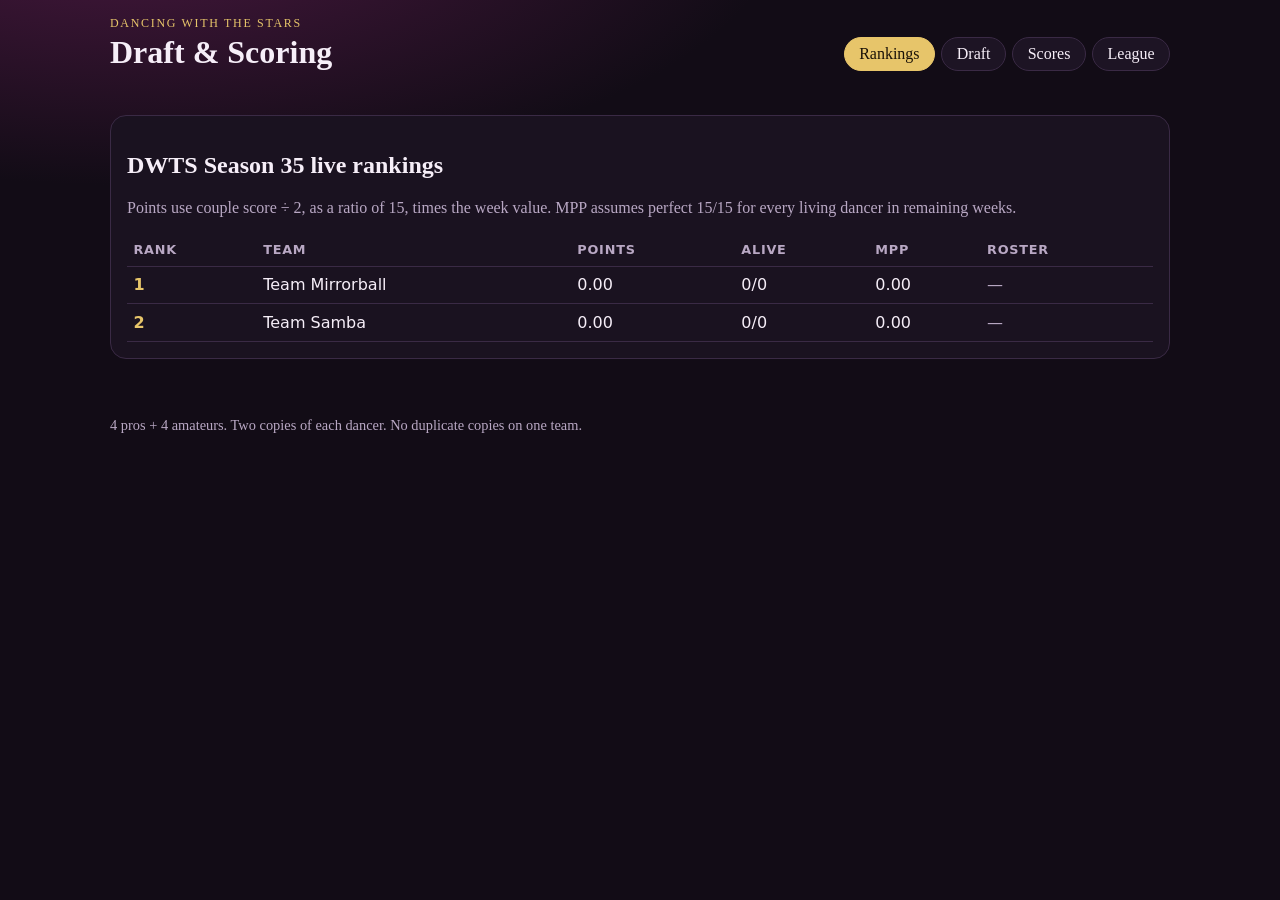
==== index.html @ 8bbc89bc "Add DWTS draft, scoring, rankings, and score-sync baseline" ====
<!DOCTYPE html>
<html lang="en">
<head>
  <meta charset="UTF-8" />
  <meta name="viewport" content="width=device-width, initial-scale=1" />
  <title>DWTS Draft</title>
  <link rel="stylesheet" href="css/styles.css" />
</head>
<body>
  <header class="top">
    <div>
      <p class="kicker">Dancing with the Stars</p>
      <h1>Draft &amp; Scoring</h1>
    </div>
    <nav>
      <button data-view="rankings" class="active">Rankings</button>
      <button data-view="draft">Draft</button>
      <button data-view="scores">Scores</button>
      <button data-view="league">League</button>
    </nav>
  </header>
  <main>
    <section id="view-rankings" class="view"></section>
    <section id="view-draft" class="view hidden"></section>
    <section id="view-scores" class="view hidden"></section>
    <section id="view-league" class="view hidden"></section>
  </main>
  <footer>
    <p>4 pros + 4 amateurs. Two copies of each dancer. No duplicate copies on one team.</p>
  </footer>
  <script src="js/app.js"></script>
</body>
</html>
---- css/styles.css ----
:root {
  --bg: #120c16;
  --panel: #1d1424;
  --line: #3a2a45;
  --gold: #e7c56a;
  --pink: #e56aa8;
  --text: #f6eef8;
  --muted: #b9a8c4;
  --ok: #7ad4a0;
}
* { box-sizing: border-box; }
body {
  margin: 0;
  font-family: Georgia, "Times New Roman", serif;
  background: radial-gradient(1200px 500px at 10% -10%, #4a1840 0%, var(--bg) 55%);
  color: var(--text);
  min-height: 100vh;
}
.top, footer, main { max-width: 1100px; margin: 0 auto; padding: 1rem 1.25rem; }
.top { display: flex; justify-content: space-between; gap: 1rem; align-items: end; flex-wrap: wrap; }
.kicker { letter-spacing: 0.14em; text-transform: uppercase; color: var(--gold); margin: 0; font-size: 0.75rem; }
h1 { margin: 0.2rem 0 0; font-size: 2rem; }
nav { display: flex; gap: 0.4rem; flex-wrap: wrap; }
nav button, button, .file {
  background: var(--panel);
  color: var(--text);
  border: 1px solid var(--line);
  border-radius: 999px;
  padding: 0.45rem 0.9rem;
  cursor: pointer;
  font: inherit;
}
nav button.active, button.primary { background: var(--gold); color: #1a1208; border-color: var(--gold); }
.hidden { display: none !important; }
.card {
  background: color-mix(in srgb, var(--panel) 88%, black);
  border: 1px solid var(--line);
  border-radius: 16px;
  padding: 1rem;
  margin: 0.75rem 0;
}
table { width: 100%; border-collapse: collapse; font-family: system-ui, sans-serif; }
th, td { text-align: left; padding: 0.55rem 0.4rem; border-bottom: 1px solid var(--line); }
th { color: var(--muted); font-size: 0.8rem; text-transform: uppercase; letter-spacing: 0.06em; }
.rank { color: var(--gold); font-weight: 700; }
.grid { display: grid; grid-template-columns: repeat(auto-fill, minmax(220px, 1fr)); gap: 0.7rem; }
.pick {
  border: 1px solid var(--line);
  border-radius: 12px;
  padding: 0.7rem;
  background: #26182f;
}
.pick button { width: 100%; margin-top: 0.5rem; }
.tag { font-size: 0.75rem; color: var(--pink); text-transform: uppercase; letter-spacing: 0.08em; }
input, textarea, select {
  width: 100%;
  background: #140c18;
  color: var(--text);
  border: 1px solid var(--line);
  border-radius: 10px;
  padding: 0.5rem 0.65rem;
  font: inherit;
}
.row { display: flex; gap: 0.5rem; flex-wrap: wrap; align-items: center; }
.muted { color: var(--muted); }
.ok { color: var(--ok); }
.warn { color: #f0b35a; }
footer { color: var(--muted); font-size: 0.9rem; }
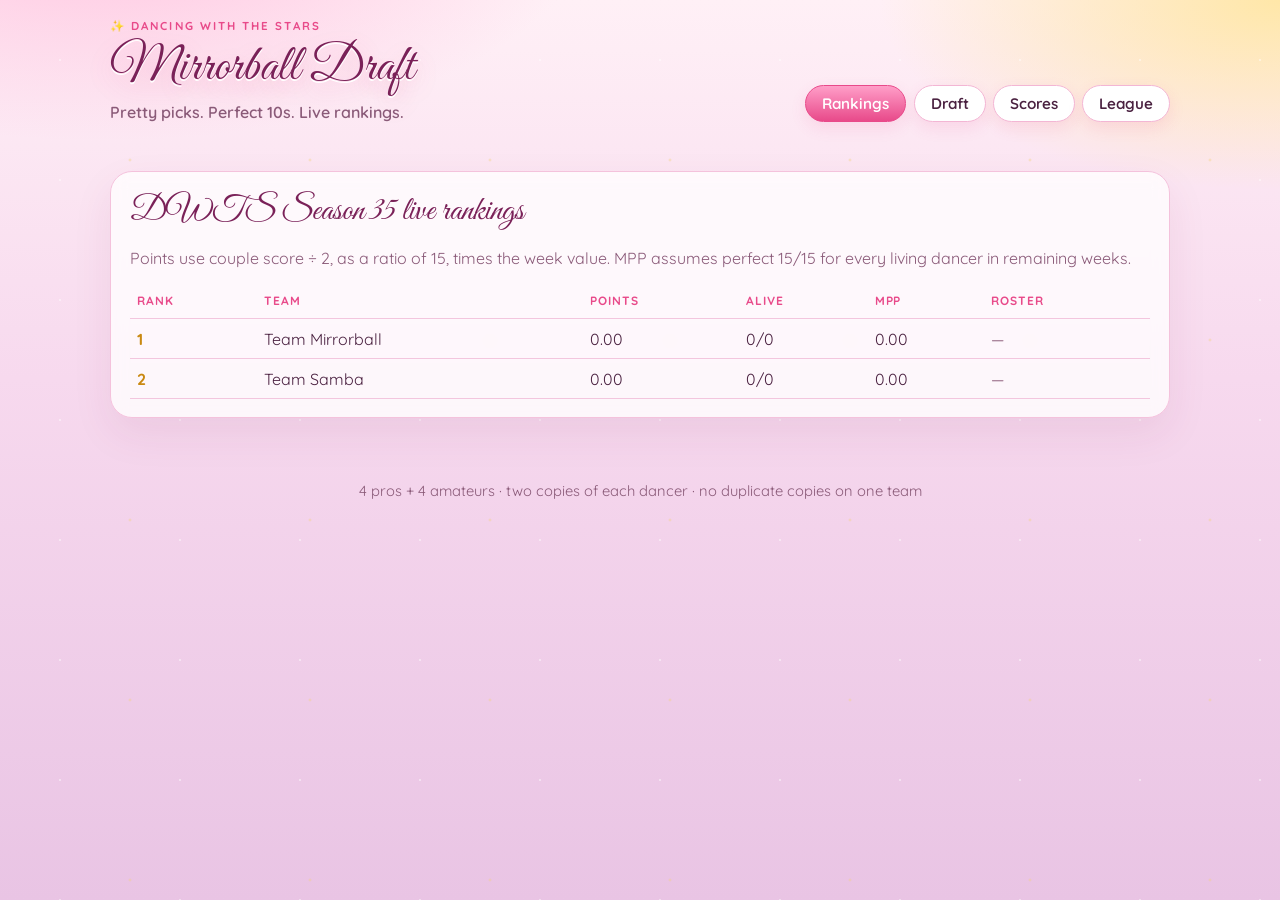
==== commit 13ab45e7: "Add girly Dancing with the Stars ballroom theme" ====
--- a/index.html
+++ b/index.html
@@ -3,14 +3,19 @@
 <head>
   <meta charset="UTF-8" />
   <meta name="viewport" content="width=device-width, initial-scale=1" />
-  <title>DWTS Draft</title>
+  <title>DWTS Draft · Mirrorball League</title>
+  <link rel="preconnect" href="https://fonts.googleapis.com" />
+  <link rel="preconnect" href="https://fonts.gstatic.com" crossorigin />
+  <link href="https://fonts.googleapis.com/css2?family=Great+Vibes&family=Quicksand:wght@400;500;600;700&display=swap" rel="stylesheet" />
   <link rel="stylesheet" href="css/styles.css" />
 </head>
 <body>
+  <div class="sparkle" aria-hidden="true"></div>
   <header class="top">
-    <div>
-      <p class="kicker">Dancing with the Stars</p>
-      <h1>Draft &amp; Scoring</h1>
+    <div class="brand">
+      <p class="kicker">✨ Dancing with the Stars</p>
+      <h1>Mirrorball Draft</h1>
+      <p class="tagline">Pretty picks. Perfect 10s. Live rankings.</p>
     </div>
     <nav>
       <button data-view="rankings" class="active">Rankings</button>
@@ -26,7 +31,7 @@
     <section id="view-league" class="view hidden"></section>
   </main>
   <footer>
-    <p>4 pros + 4 amateurs. Two copies of each dancer. No duplicate copies on one team.</p>
+    <p>4 pros + 4 amateurs · two copies of each dancer · no duplicate copies on one team</p>
   </footer>
   <script src="js/app.js"></script>
 </body>
--- a/css/styles.css
+++ b/css/styles.css
@@ -1,68 +1,110 @@
 :root {
-  --bg: #120c16;
-  --panel: #1d1424;
-  --line: #3a2a45;
-  --gold: #e7c56a;
-  --pink: #e56aa8;
-  --text: #f6eef8;
-  --muted: #b9a8c4;
-  --ok: #7ad4a0;
+  --blush: #ffd6e8;
+  --pink: #ff7eb6;
+  --hot: #e84a8a;
+  --gold: #f4d27a;
+  --cream: #fff7fb;
+  --ink: #4a2140;
+  --muted: #8a5a78;
+  --ok: #3cb98a;
+  --warn: #e39b2d;
+  --panel: rgba(255, 255, 255, 0.78);
 }
 * { box-sizing: border-box; }
 body {
   margin: 0;
-  font-family: Georgia, "Times New Roman", serif;
-  background: radial-gradient(1200px 500px at 10% -10%, #4a1840 0%, var(--bg) 55%);
-  color: var(--text);
   min-height: 100vh;
+  color: var(--ink);
+  font-family: Quicksand, "Segoe UI", sans-serif;
+  background:
+    radial-gradient(900px 420px at 8% -10%, #ffc1de 0%, transparent 55%),
+    radial-gradient(800px 380px at 100% 0%, #ffe7a8 0%, transparent 50%),
+    linear-gradient(180deg, #fff0f6 0%, #f7d9ee 42%, #e9c4e4 100%);
 }
-.top, footer, main { max-width: 1100px; margin: 0 auto; padding: 1rem 1.25rem; }
+.sparkle {
+  pointer-events: none;
+  position: fixed;
+  inset: 0;
+  background-image:
+    radial-gradient(circle, rgba(255,255,255,.95) 1px, transparent 1.6px),
+    radial-gradient(circle, rgba(244,210,122,.8) 1px, transparent 1.8px);
+  background-size: 120px 120px, 180px 180px;
+  background-position: 0 0, 40px 70px;
+  opacity: 0.45;
+}
+.top, footer, main { max-width: 1100px; margin: 0 auto; padding: 1.1rem 1.25rem; position: relative; }
 .top { display: flex; justify-content: space-between; gap: 1rem; align-items: end; flex-wrap: wrap; }
-.kicker { letter-spacing: 0.14em; text-transform: uppercase; color: var(--gold); margin: 0; font-size: 0.75rem; }
-h1 { margin: 0.2rem 0 0; font-size: 2rem; }
-nav { display: flex; gap: 0.4rem; flex-wrap: wrap; }
+.kicker {
+  margin: 0;
+  letter-spacing: 0.18em;
+  text-transform: uppercase;
+  font-size: 0.72rem;
+  font-weight: 700;
+  color: var(--hot);
+}
+h1 {
+  margin: 0.15rem 0 0;
+  font-family: "Great Vibes", cursive;
+  font-size: 3.2rem;
+  font-weight: 400;
+  color: #7a2158;
+  text-shadow: 0 2px 0 #fff, 0 10px 24px rgba(232, 74, 138, 0.25);
+}
+.tagline { margin: 0.15rem 0 0; color: var(--muted); font-weight: 600; }
+nav { display: flex; gap: 0.45rem; flex-wrap: wrap; }
 nav button, button, .file {
-  background: var(--panel);
-  color: var(--text);
-  border: 1px solid var(--line);
+  background: #fff;
+  color: var(--ink);
+  border: 1px solid #f3b6d4;
   border-radius: 999px;
-  padding: 0.45rem 0.9rem;
+  padding: 0.5rem 1rem;
   cursor: pointer;
-  font: inherit;
+  font: 650 0.95rem Quicksand, sans-serif;
+  box-shadow: 0 6px 16px rgba(232, 74, 138, 0.12);
 }
-nav button.active, button.primary { background: var(--gold); color: #1a1208; border-color: var(--gold); }
+nav button.active, button.primary {
+  background: linear-gradient(180deg, #ff9ec8, #e84a8a);
+  color: #fff;
+  border-color: #e84a8a;
+}
+button:disabled { opacity: 0.45; cursor: not-allowed; box-shadow: none; }
 .hidden { display: none !important; }
 .card {
-  background: color-mix(in srgb, var(--panel) 88%, black);
-  border: 1px solid var(--line);
-  border-radius: 16px;
-  padding: 1rem;
-  margin: 0.75rem 0;
+  background: var(--panel);
+  border: 1px solid #f4c2dc;
+  border-radius: 22px;
+  padding: 1.1rem 1.2rem;
+  margin: 0.85rem 0;
+  box-shadow: 0 16px 40px rgba(122, 33, 88, 0.08);
+  backdrop-filter: blur(8px);
 }
-table { width: 100%; border-collapse: collapse; font-family: system-ui, sans-serif; }
-th, td { text-align: left; padding: 0.55rem 0.4rem; border-bottom: 1px solid var(--line); }
-th { color: var(--muted); font-size: 0.8rem; text-transform: uppercase; letter-spacing: 0.06em; }
-.rank { color: var(--gold); font-weight: 700; }
-.grid { display: grid; grid-template-columns: repeat(auto-fill, minmax(220px, 1fr)); gap: 0.7rem; }
+h2 { font-family: "Great Vibes", cursive; font-size: 2.1rem; font-weight: 400; margin: 0 0 0.4rem; color: #7a2158; }
+table { width: 100%; border-collapse: collapse; }
+th, td { text-align: left; padding: 0.6rem 0.45rem; border-bottom: 1px solid #f3c6de; }
+th { color: var(--hot); font-size: 0.75rem; text-transform: uppercase; letter-spacing: 0.08em; }
+tr:hover td { background: rgba(255, 158, 200, 0.16); }
+.rank { color: #c98911; font-weight: 800; }
+.grid { display: grid; grid-template-columns: repeat(auto-fill, minmax(220px, 1fr)); gap: 0.75rem; }
 .pick {
-  border: 1px solid var(--line);
-  border-radius: 12px;
-  padding: 0.7rem;
-  background: #26182f;
+  border: 1px solid #f4c2dc;
+  border-radius: 18px;
+  padding: 0.85rem;
+  background: linear-gradient(180deg, #fff, #ffe9f4);
+  box-shadow: 0 10px 20px rgba(232, 74, 138, 0.08);
 }
-.pick button { width: 100%; margin-top: 0.5rem; }
-.tag { font-size: 0.75rem; color: var(--pink); text-transform: uppercase; letter-spacing: 0.08em; }
+.pick button { width: 100%; margin-top: 0.55rem; }
+.tag { font-size: 0.72rem; color: var(--hot); text-transform: uppercase; letter-spacing: 0.08em; font-weight: 700; }
 input, textarea, select {
   width: 100%;
-  background: #140c18;
-  color: var(--text);
-  border: 1px solid var(--line);
-  border-radius: 10px;
+  background: #fff;
+  color: var(--ink);
+  border: 1px solid #f3b6d4;
+  border-radius: 12px;
   padding: 0.5rem 0.65rem;
   font: inherit;
 }
 .row { display: flex; gap: 0.5rem; flex-wrap: wrap; align-items: center; }
 .muted { color: var(--muted); }
-.ok { color: var(--ok); }
-.warn { color: #f0b35a; }
-footer { color: var(--muted); font-size: 0.9rem; }
+.ok { color: var(--ok); font-weight: 700; }
+.warn { color: var(--warn); font-weight: 700; }
+footer { color: var(--muted); font-size: 0.92rem; text-align: center; }
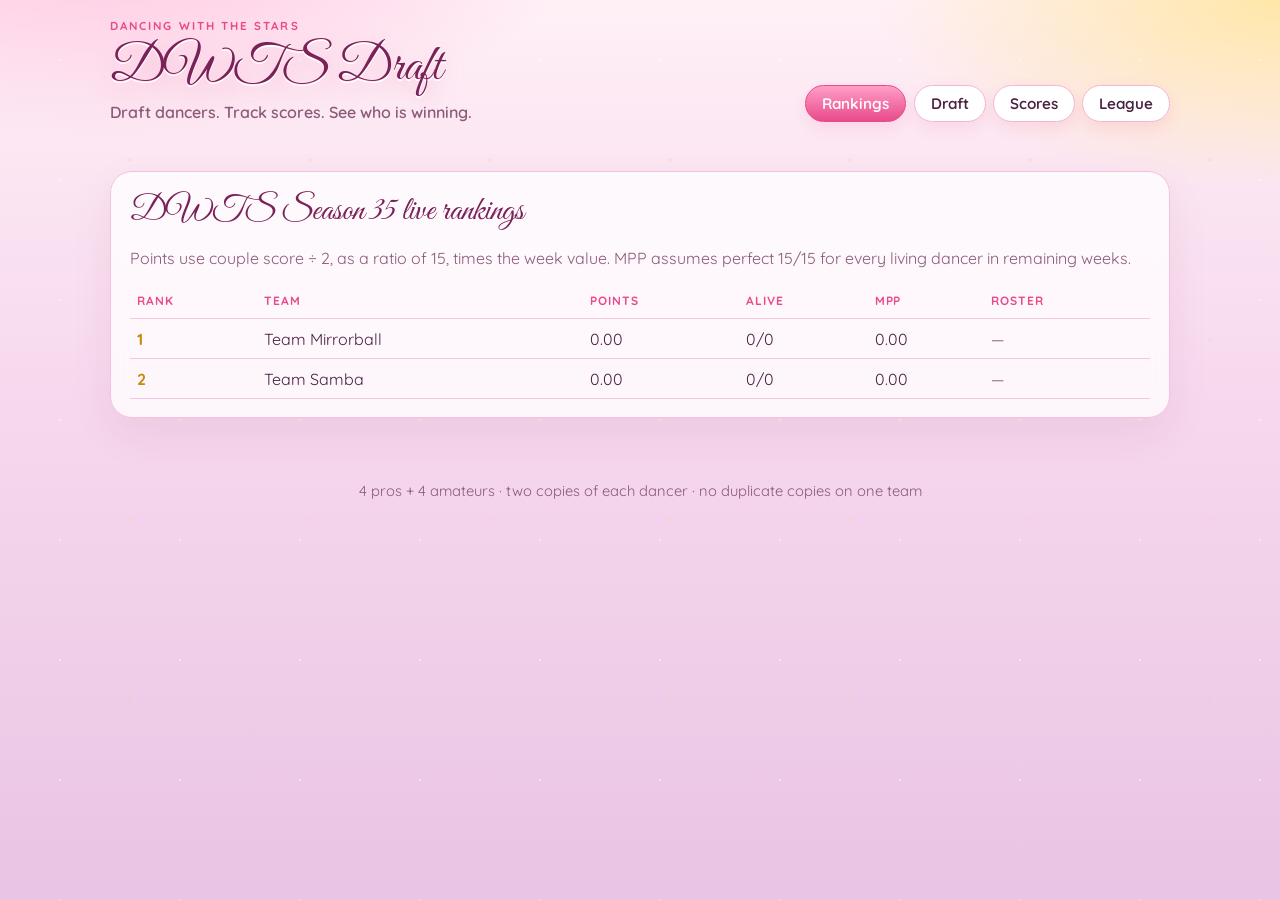
==== commit 3ca9a0bc: "Rename site to DWTS Draft" ====
--- a/index.html
+++ b/index.html
@@ -3,7 +3,7 @@
 <head>
   <meta charset="UTF-8" />
   <meta name="viewport" content="width=device-width, initial-scale=1" />
-  <title>DWTS Draft · Mirrorball League</title>
+  <title>DWTS Draft</title>
   <link rel="preconnect" href="https://fonts.googleapis.com" />
   <link rel="preconnect" href="https://fonts.gstatic.com" crossorigin />
   <link href="https://fonts.googleapis.com/css2?family=Great+Vibes&family=Quicksand:wght@400;500;600;700&display=swap" rel="stylesheet" />
@@ -13,9 +13,9 @@
   <div class="sparkle" aria-hidden="true"></div>
   <header class="top">
     <div class="brand">
-      <p class="kicker">✨ Dancing with the Stars</p>
-      <h1>Mirrorball Draft</h1>
-      <p class="tagline">Pretty picks. Perfect 10s. Live rankings.</p>
+      <p class="kicker">Dancing with the Stars</p>
+      <h1>DWTS Draft</h1>
+      <p class="tagline">Draft dancers. Track scores. See who is winning.</p>
     </div>
     <nav>
       <button data-view="rankings" class="active">Rankings</button>
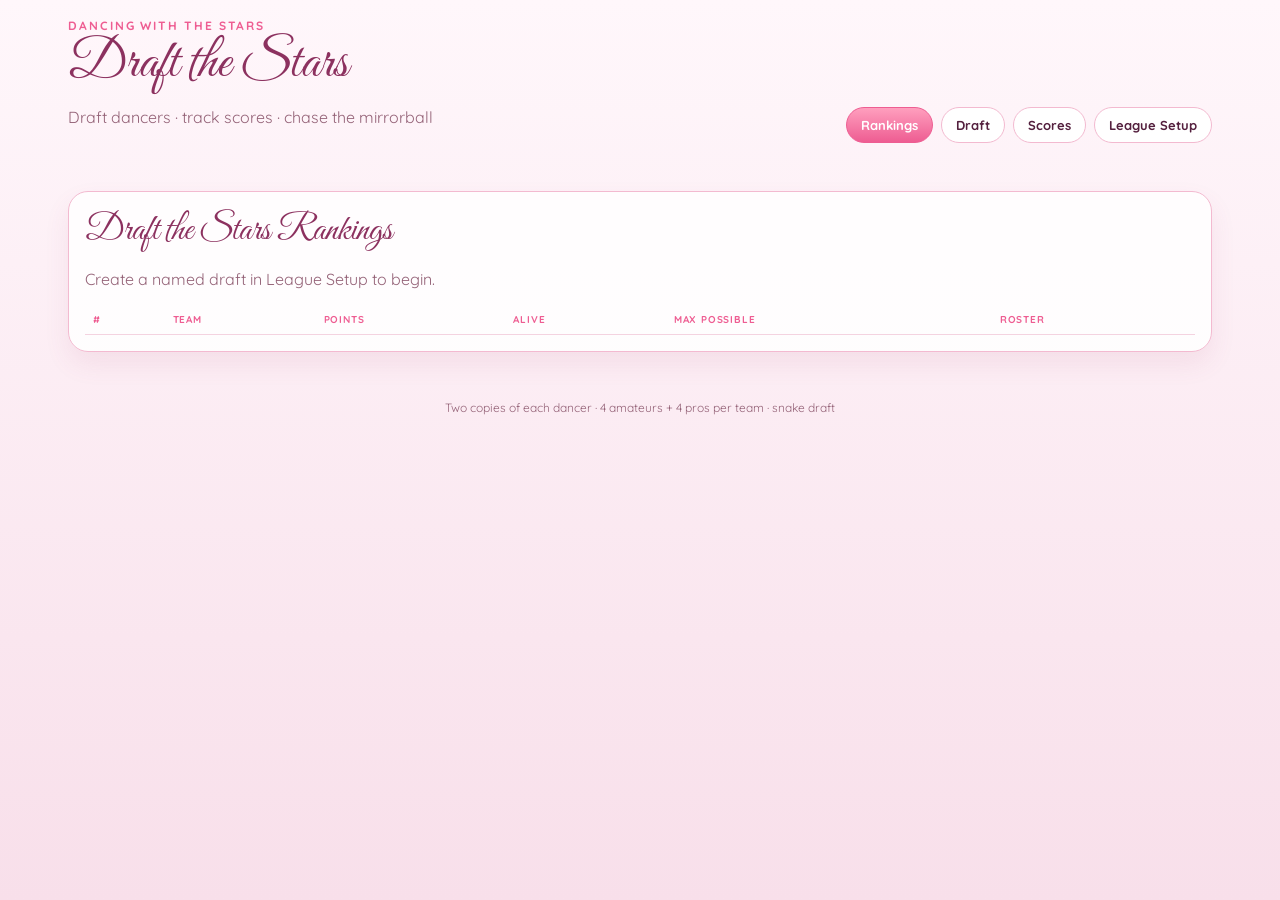
==== commit 17adc7aa: "Build named snake draft board with official Season 35 cast" ====
--- a/index.html
+++ b/index.html
@@ -1,38 +1,15 @@
-<!DOCTYPE html>
+<!doctype html>
 <html lang="en">
 <head>
-  <meta charset="UTF-8" />
-  <meta name="viewport" content="width=device-width, initial-scale=1" />
-  <title>DWTS Draft</title>
-  <link rel="preconnect" href="https://fonts.googleapis.com" />
-  <link rel="preconnect" href="https://fonts.gstatic.com" crossorigin />
-  <link href="https://fonts.googleapis.com/css2?family=Great+Vibes&family=Quicksand:wght@400;500;600;700&display=swap" rel="stylesheet" />
-  <link rel="stylesheet" href="css/styles.css" />
+<meta charset="utf-8"><meta name="viewport" content="width=device-width,initial-scale=1">
+<title>Draft the Stars</title>
+<link rel="preconnect" href="https://fonts.googleapis.com"><link rel="preconnect" href="https://fonts.gstatic.com" crossorigin>
+<link href="https://fonts.googleapis.com/css2?family=Great+Vibes&family=Quicksand:wght@400;500;600;700&display=swap" rel="stylesheet">
+<link rel="stylesheet" href="css/styles.css">
 </head>
 <body>
-  <div class="sparkle" aria-hidden="true"></div>
-  <header class="top">
-    <div class="brand">
-      <p class="kicker">Dancing with the Stars</p>
-      <h1>DWTS Draft</h1>
-      <p class="tagline">Draft dancers. Track scores. See who is winning.</p>
-    </div>
-    <nav>
-      <button data-view="rankings" class="active">Rankings</button>
-      <button data-view="draft">Draft</button>
-      <button data-view="scores">Scores</button>
-      <button data-view="league">League</button>
-    </nav>
-  </header>
-  <main>
-    <section id="view-rankings" class="view"></section>
-    <section id="view-draft" class="view hidden"></section>
-    <section id="view-scores" class="view hidden"></section>
-    <section id="view-league" class="view hidden"></section>
-  </main>
-  <footer>
-    <p>4 pros + 4 amateurs · two copies of each dancer · no duplicate copies on one team</p>
-  </footer>
-  <script src="js/app.js"></script>
-</body>
-</html>
+<header class="top"><div><p class="kicker">Dancing with the Stars</p><h1>Draft the Stars</h1><p class="tagline">Draft dancers · track scores · chase the mirrorball</p></div><nav><button data-view="rankings" class="active">Rankings</button><button data-view="draft">Draft</button><button data-view="scores">Scores</button><button data-view="league">League Setup</button></nav></header>
+<main><section id="view-rankings"></section><section id="view-draft" class="hidden"></section><section id="view-scores" class="hidden"></section><section id="view-league" class="hidden"></section></main>
+<footer>Two copies of each dancer · 4 amateurs + 4 pros per team · snake draft</footer>
+<script src="js/app.js"></script>
+</body></html>
--- a/css/styles.css
+++ b/css/styles.css
@@ -1,110 +1 @@
-:root {
-  --blush: #ffd6e8;
-  --pink: #ff7eb6;
-  --hot: #e84a8a;
-  --gold: #f4d27a;
-  --cream: #fff7fb;
-  --ink: #4a2140;
-  --muted: #8a5a78;
-  --ok: #3cb98a;
-  --warn: #e39b2d;
-  --panel: rgba(255, 255, 255, 0.78);
-}
-* { box-sizing: border-box; }
-body {
-  margin: 0;
-  min-height: 100vh;
-  color: var(--ink);
-  font-family: Quicksand, "Segoe UI", sans-serif;
-  background:
-    radial-gradient(900px 420px at 8% -10%, #ffc1de 0%, transparent 55%),
-    radial-gradient(800px 380px at 100% 0%, #ffe7a8 0%, transparent 50%),
-    linear-gradient(180deg, #fff0f6 0%, #f7d9ee 42%, #e9c4e4 100%);
-}
-.sparkle {
-  pointer-events: none;
-  position: fixed;
-  inset: 0;
-  background-image:
-    radial-gradient(circle, rgba(255,255,255,.95) 1px, transparent 1.6px),
-    radial-gradient(circle, rgba(244,210,122,.8) 1px, transparent 1.8px);
-  background-size: 120px 120px, 180px 180px;
-  background-position: 0 0, 40px 70px;
-  opacity: 0.45;
-}
-.top, footer, main { max-width: 1100px; margin: 0 auto; padding: 1.1rem 1.25rem; position: relative; }
-.top { display: flex; justify-content: space-between; gap: 1rem; align-items: end; flex-wrap: wrap; }
-.kicker {
-  margin: 0;
-  letter-spacing: 0.18em;
-  text-transform: uppercase;
-  font-size: 0.72rem;
-  font-weight: 700;
-  color: var(--hot);
-}
-h1 {
-  margin: 0.15rem 0 0;
-  font-family: "Great Vibes", cursive;
-  font-size: 3.2rem;
-  font-weight: 400;
-  color: #7a2158;
-  text-shadow: 0 2px 0 #fff, 0 10px 24px rgba(232, 74, 138, 0.25);
-}
-.tagline { margin: 0.15rem 0 0; color: var(--muted); font-weight: 600; }
-nav { display: flex; gap: 0.45rem; flex-wrap: wrap; }
-nav button, button, .file {
-  background: #fff;
-  color: var(--ink);
-  border: 1px solid #f3b6d4;
-  border-radius: 999px;
-  padding: 0.5rem 1rem;
-  cursor: pointer;
-  font: 650 0.95rem Quicksand, sans-serif;
-  box-shadow: 0 6px 16px rgba(232, 74, 138, 0.12);
-}
-nav button.active, button.primary {
-  background: linear-gradient(180deg, #ff9ec8, #e84a8a);
-  color: #fff;
-  border-color: #e84a8a;
-}
-button:disabled { opacity: 0.45; cursor: not-allowed; box-shadow: none; }
-.hidden { display: none !important; }
-.card {
-  background: var(--panel);
-  border: 1px solid #f4c2dc;
-  border-radius: 22px;
-  padding: 1.1rem 1.2rem;
-  margin: 0.85rem 0;
-  box-shadow: 0 16px 40px rgba(122, 33, 88, 0.08);
-  backdrop-filter: blur(8px);
-}
-h2 { font-family: "Great Vibes", cursive; font-size: 2.1rem; font-weight: 400; margin: 0 0 0.4rem; color: #7a2158; }
-table { width: 100%; border-collapse: collapse; }
-th, td { text-align: left; padding: 0.6rem 0.45rem; border-bottom: 1px solid #f3c6de; }
-th { color: var(--hot); font-size: 0.75rem; text-transform: uppercase; letter-spacing: 0.08em; }
-tr:hover td { background: rgba(255, 158, 200, 0.16); }
-.rank { color: #c98911; font-weight: 800; }
-.grid { display: grid; grid-template-columns: repeat(auto-fill, minmax(220px, 1fr)); gap: 0.75rem; }
-.pick {
-  border: 1px solid #f4c2dc;
-  border-radius: 18px;
-  padding: 0.85rem;
-  background: linear-gradient(180deg, #fff, #ffe9f4);
-  box-shadow: 0 10px 20px rgba(232, 74, 138, 0.08);
-}
-.pick button { width: 100%; margin-top: 0.55rem; }
-.tag { font-size: 0.72rem; color: var(--hot); text-transform: uppercase; letter-spacing: 0.08em; font-weight: 700; }
-input, textarea, select {
-  width: 100%;
-  background: #fff;
-  color: var(--ink);
-  border: 1px solid #f3b6d4;
-  border-radius: 12px;
-  padding: 0.5rem 0.65rem;
-  font: inherit;
-}
-.row { display: flex; gap: 0.5rem; flex-wrap: wrap; align-items: center; }
-.muted { color: var(--muted); }
-.ok { color: var(--ok); font-weight: 700; }
-.warn { color: var(--warn); font-weight: 700; }
-footer { color: var(--muted); font-size: 0.92rem; text-align: center; }
+:root{--pink:#ee5d92;--pinklite:#ffe5ef;--blue:#4788cb;--bluelite:#e4f1ff;--ink:#54203e;--muted:#946277;--gold:#bc8618;--line:#f3bad0}*{box-sizing:border-box}body{margin:0;color:var(--ink);font-family:Quicksand,Arial,sans-serif;background:linear-gradient(180deg,#fff7fb,#f8dfea);min-height:100vh}.top,main,footer{max-width:1180px;margin:auto;padding:18px}.top{display:flex;justify-content:space-between;align-items:end;gap:16px;flex-wrap:wrap}.kicker{margin:0;color:var(--pink);font-size:12px;text-transform:uppercase;letter-spacing:.16em;font-weight:700}h1,h2{font-family:'Great Vibes',cursive;font-weight:400;color:#8c315f}h1{font-size:54px;line-height:1;margin:4px 0}.tagline,.muted{color:var(--muted)}nav,.row{display:flex;gap:8px;flex-wrap:wrap;align-items:center}button,.file{font:700 13px Quicksand,sans-serif;color:var(--ink);background:#fff;border:1px solid var(--line);border-radius:999px;padding:9px 14px;cursor:pointer}button.primary,nav button.active{color:#fff;border-color:var(--pink);background:linear-gradient(#ff9fbe,var(--pink))}button.oops{background:#fff0f5;color:#b63069;border-color:#e483aa}button:disabled{opacity:.42;cursor:not-allowed}.hidden{display:none!important}.card{background:rgba(255,255,255,.87);border:1px solid var(--line);border-radius:20px;padding:16px;margin:12px 0;box-shadow:0 12px 26px rgba(164,66,114,.09)}h2{font-size:36px;margin:0 0 6px}h3{margin:12px 0 5px}input,select{font:inherit;color:var(--ink);background:#fff;border:1px solid var(--line);border-radius:10px;padding:8px;width:100%}label{font-size:13px;font-weight:700}.team-row{display:grid;grid-template-columns:28px 1fr 38px 38px;gap:6px;align-items:center;margin:6px 0}.rank{font-weight:800;color:var(--gold)}.board-wrap{overflow:auto;border-radius:18px;border:1px solid var(--line);background:#fff}.draft-board{position:relative;min-width:850px;aspect-ratio:1.52;background:url('../1.png') center top/100% 100% no-repeat}.board-columns{position:absolute;top:27%;left:6.8%;right:3.8%;bottom:2.8%;display:grid;grid-template-columns:repeat(var(--teams),1fr)}.board-team{border-right:1px solid transparent;padding:3px 4px;overflow:hidden}.board-team:last-child{border:0}.board-team h4{height:19px;margin:0;text-align:center;font-size:11px;color:#9e3b64;overflow:hidden;text-overflow:ellipsis;white-space:nowrap}.board-pick{height:10.8%;margin:1.1% 0;border-radius:4px;padding:2px 3px;font-size:9px;line-height:1.1;overflow:hidden;background:rgba(255,229,239,.86);color:#a83268}.board-pick.pro{background:rgba(228,241,255,.9);color:#326fae}.board-pick.empty{background:transparent}.couple-grid{display:grid;grid-template-columns:repeat(auto-fit,minmax(310px,1fr));gap:9px}.couple{border:1px solid var(--line);border-radius:15px;overflow:hidden;background:#fff}.couple-head{font-size:11px;color:#936378;padding:6px 9px;background:#fff9fc}.pair{display:grid;grid-template-columns:1fr 1fr}.dancer{padding:8px}.dancer.amateur{background:var(--pinklite);border-right:1px solid #f5c7da}.dancer.pro{background:var(--bluelite)}.type{font-size:10px;text-transform:uppercase;letter-spacing:.08em;font-weight:800}.amateur .type{color:var(--pink)}.pro .type{color:var(--blue)}.dancer-name{display:block;font-size:13px;font-weight:800;min-height:34px}.copies{display:flex;gap:4px;margin-top:6px}.copies button{padding:5px 3px;flex:1;border-radius:8px;font-size:10px}.all-picked{filter:grayscale(1);opacity:.48}table{border-collapse:collapse;width:100%;font-size:13px}th,td{border-bottom:1px solid #f4d3e0;padding:8px;text-align:left}th{font-size:10px;text-transform:uppercase;letter-spacing:.08em;color:var(--pink)}footer{text-align:center;color:var(--muted);font-size:12px}@media(max-width:650px){h1{font-size:43px}.draft-board{min-width:760px}.couple-grid{grid-template-columns:1fr}}
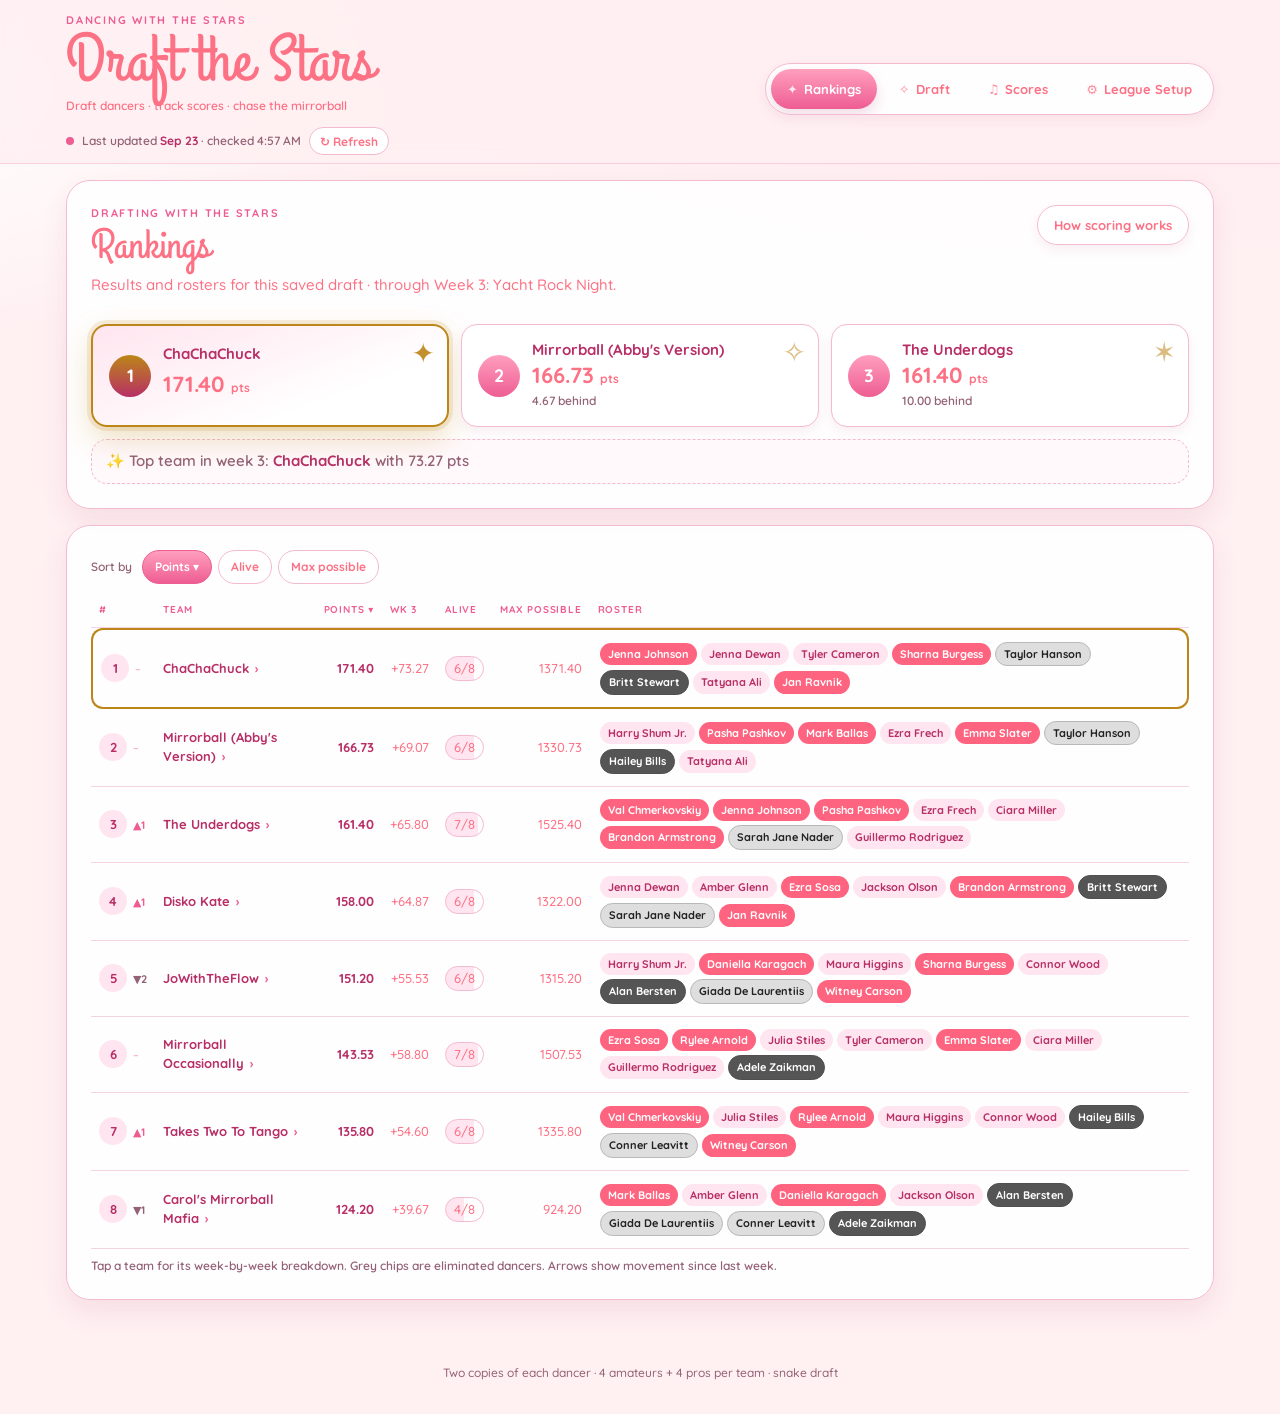
==== commit b03ebf12: "Promote staging: new UI (same palette), verified scoring module, schedule-capped Max possible, Wikip" ====
--- a/index.html
+++ b/index.html
@@ -1,15 +1,37 @@
 <!doctype html>
 <html lang="en">
 <head>
-<meta charset="utf-8"><meta name="viewport" content="width=device-width,initial-scale=1">
+<meta charset="utf-8">
+<meta name="viewport" content="width=device-width,initial-scale=1,viewport-fit=cover">
+<meta name="theme-color" content="#FFF0F2">
+<meta name="description" content="Draft the Stars — a Dancing with the Stars fantasy draft: split pro/amateur draft, weekly scoring and live rankings.">
 <title>Draft the Stars</title>
 <link rel="preconnect" href="https://fonts.googleapis.com"><link rel="preconnect" href="https://fonts.gstatic.com" crossorigin>
-<link href="https://fonts.googleapis.com/css2?family=Great+Vibes&family=Quicksand:wght@400;500;600;700&display=swap" rel="stylesheet">
+<link href="https://fonts.googleapis.com/css2?family=Grand+Hotel&family=Quicksand:wght@400;500;600;700&display=swap" rel="stylesheet">
 <link rel="stylesheet" href="css/styles.css">
 </head>
 <body>
-<header class="top"><div><p class="kicker">Dancing with the Stars</p><h1>Draft the Stars</h1><p class="tagline">Draft dancers · track scores · chase the mirrorball</p></div><nav><button data-view="rankings" class="active">Rankings</button><button data-view="draft">Draft</button><button data-view="scores">Scores</button><button data-view="league">League Setup</button></nav></header>
-<main><section id="view-rankings"></section><section id="view-draft" class="hidden"></section><section id="view-scores" class="hidden"></section><section id="view-league" class="hidden"></section></main>
+<a class="skip" href="#main">Skip to content</a>
+<header class="top">
+  <div class="top-inner">
+    <div class="brand">
+      <p class="kicker">Dancing with the Stars</p>
+      <h1>Draft the Stars</h1>
+      <p class="tagline">Draft dancers · track scores · chase the mirrorball</p>
+    </div>
+    <nav aria-label="Sections">
+      <button data-view="rankings" class="active"><span aria-hidden="true">✦</span> Rankings</button>
+      <button data-view="draft"><span aria-hidden="true">✧</span> Draft</button>
+      <button data-view="scores"><span aria-hidden="true">♫</span> Scores</button>
+      <button data-view="league"><span aria-hidden="true">⚙</span> League Setup</button>
+    </nav>
+  </div>
+  <p id="live-status" class="live-status" role="status" aria-live="polite"></p>
+</header>
+<main id="main"><section id="view-rankings" aria-live="polite"></section><section id="view-draft" class="hidden"></section><section id="view-scores" class="hidden"></section><section id="view-league" class="hidden"></section></main>
 <footer>Two copies of each dancer · 4 amateurs + 4 pros per team · snake draft</footer>
+<div id="toast" role="status" aria-live="polite"></div>
+<script src="js/env.js"></script>
+<script src="js/scoring.js"></script>
 <script src="js/app.js"></script>
-</body></html>+</body></html>
--- a/css/styles.css
+++ b/css/styles.css
@@ -1 +1,406 @@
-:root{--pink:#ee5d92;--pinklite:#ffe5ef;--blue:#4788cb;--bluelite:#e4f1ff;--ink:#54203e;--muted:#946277;--gold:#bc8618;--line:#f3bad0}*{box-sizing:border-box}body{margin:0;color:var(--ink);font-family:Quicksand,Arial,sans-serif;background:linear-gradient(180deg,#fff7fb,#f8dfea);min-height:100vh}.top,main,footer{max-width:1180px;margin:auto;padding:18px}.top{display:flex;justify-content:space-between;align-items:end;gap:16px;flex-wrap:wrap}.kicker{margin:0;color:var(--pink);font-size:12px;text-transform:uppercase;letter-spacing:.16em;font-weight:700}h1,h2{font-family:'Great Vibes',cursive;font-weight:400;color:#8c315f}h1{font-size:54px;line-height:1;margin:4px 0}.tagline,.muted{color:var(--muted)}nav,.row{display:flex;gap:8px;flex-wrap:wrap;align-items:center}button,.file{font:700 13px Quicksand,sans-serif;color:var(--ink);background:#fff;border:1px solid var(--line);border-radius:999px;padding:9px 14px;cursor:pointer}button.primary,nav button.active{color:#fff;border-color:var(--pink);background:linear-gradient(#ff9fbe,var(--pink))}button.oops{background:#fff0f5;color:#b63069;border-color:#e483aa}button:disabled{opacity:.42;cursor:not-allowed}.hidden{display:none!important}.card{background:rgba(255,255,255,.87);border:1px solid var(--line);border-radius:20px;padding:16px;margin:12px 0;box-shadow:0 12px 26px rgba(164,66,114,.09)}h2{font-size:36px;margin:0 0 6px}h3{margin:12px 0 5px}input,select{font:inherit;color:var(--ink);background:#fff;border:1px solid var(--line);border-radius:10px;padding:8px;width:100%}label{font-size:13px;font-weight:700}.team-row{display:grid;grid-template-columns:28px 1fr 38px 38px;gap:6px;align-items:center;margin:6px 0}.rank{font-weight:800;color:var(--gold)}.board-wrap{overflow:auto;border-radius:18px;border:1px solid var(--line);background:#fff}.draft-board{position:relative;min-width:850px;aspect-ratio:1.52;background:url('../1.png') center top/100% 100% no-repeat}.board-columns{position:absolute;top:27%;left:6.8%;right:3.8%;bottom:2.8%;display:grid;grid-template-columns:repeat(var(--teams),1fr)}.board-team{border-right:1px solid transparent;padding:3px 4px;overflow:hidden}.board-team:last-child{border:0}.board-team h4{height:19px;margin:0;text-align:center;font-size:11px;color:#9e3b64;overflow:hidden;text-overflow:ellipsis;white-space:nowrap}.board-pick{height:10.8%;margin:1.1% 0;border-radius:4px;padding:2px 3px;font-size:9px;line-height:1.1;overflow:hidden;background:rgba(255,229,239,.86);color:#a83268}.board-pick.pro{background:rgba(228,241,255,.9);color:#326fae}.board-pick.empty{background:transparent}.couple-grid{display:grid;grid-template-columns:repeat(auto-fit,minmax(310px,1fr));gap:9px}.couple{border:1px solid var(--line);border-radius:15px;overflow:hidden;background:#fff}.couple-head{font-size:11px;color:#936378;padding:6px 9px;background:#fff9fc}.pair{display:grid;grid-template-columns:1fr 1fr}.dancer{padding:8px}.dancer.amateur{background:var(--pinklite);border-right:1px solid #f5c7da}.dancer.pro{background:var(--bluelite)}.type{font-size:10px;text-transform:uppercase;letter-spacing:.08em;font-weight:800}.amateur .type{color:var(--pink)}.pro .type{color:var(--blue)}.dancer-name{display:block;font-size:13px;font-weight:800;min-height:34px}.copies{display:flex;gap:4px;margin-top:6px}.copies button{padding:5px 3px;flex:1;border-radius:8px;font-size:10px}.all-picked{filter:grayscale(1);opacity:.48}table{border-collapse:collapse;width:100%;font-size:13px}th,td{border-bottom:1px solid #f4d3e0;padding:8px;text-align:left}th{font-size:10px;text-transform:uppercase;letter-spacing:.08em;color:var(--pink)}footer{text-align:center;color:var(--muted);font-size:12px}@media(max-width:650px){h1{font-size:43px}.draft-board{min-width:760px}.couple-grid{grid-template-columns:1fr}}+/* Draft the Stars — design tokens.
+   PALETTE: every colour below is copied exactly from the original styles.css.
+   Only layout, type, spacing, components and motion were modernised. */
+:root {
+  /* original named colours */
+  --pink: #ee5d92;
+  --pink-dark: #b72f66;
+  --pink-light: #ffe5ef;
+  --blue: #4788cb;
+  --blue-dark: #2866a5;
+  --pro-pink: #fe637f;
+  --discopink: #fd7185;
+  --muted: #946277;
+  --gold: #bc8618;
+  --line: #f3bad0;
+  --white: #ffffff;
+  /* original literal colours, now named */
+  --bg: #FFF0F2;
+  --pink-soft: #ff9fbe;          /* button gradient top */
+  --oops-line: #e483aa;
+  --oops-ink: #b63069;
+  --oops-bg: #fff0f5;
+  --reset-line: #dea7b7;
+  --heading-bg: #fff9fc;
+  --divider: #f5c7da;
+  --copy-line: #e98eb5;
+  --row-line: #f4d3e0;
+  --disabled-line: #d3cbd0;
+  --disabled-ink: #8d858b;
+  --disabled-bg: #e4e1e3;
+  --avail-ink: #7c5268;
+  --gone-ink: #777;
+  --out-am-line: #b8b8b8;
+  --out-am-ink: #222222;
+  --out-am-bg: #dedede;
+  --out-pro-line: #4f4f4f;
+  --out-pro-bg: #555555;
+  --shadow-rgb: 164, 66, 114;
+  --card-bg: rgba(255, 255, 255, 0.88);
+  --shadow: 0 12px 26px rgba(var(--shadow-rgb), 0.10);
+  --shadow-sm: 0 5px 12px rgba(var(--shadow-rgb), 0.08);
+  --shadow-lg: 0 18px 40px rgba(var(--shadow-rgb), 0.16);
+
+  /* type, spacing, shape, motion */
+  --font-body: Quicksand, system-ui, -apple-system, "Segoe UI", Arial, sans-serif;
+  --font-script: "Grand Hotel", cursive;
+  --step--1: clamp(11px, 0.72rem + 0.1vw, 12px);
+  --step-0: clamp(14px, 0.86rem + 0.15vw, 15px);
+  --step-1: clamp(16px, 0.95rem + 0.3vw, 18px);
+  --step-3: clamp(32px, 1.6rem + 1.4vw, 42px);
+  --step-4: clamp(44px, 2.2rem + 2.6vw, 66px);
+  --space-1: 4px; --space-2: 8px; --space-3: 12px; --space-4: 16px; --space-5: 24px; --space-6: 32px;
+  --radius-sm: 10px; --radius: 16px; --radius-lg: 24px; --radius-pill: 999px;
+  --ease: cubic-bezier(.2, .8, .2, 1);
+  --dur: 180ms;
+  --maxw: 1180px;
+}
+
+* { box-sizing: border-box; }
+html { -webkit-text-size-adjust: 100%; scroll-behavior: smooth; }
+
+body {
+  margin: 0;
+  min-height: 100vh;
+  color: var(--discopink);
+  font: 500 var(--step-0)/1.5 var(--font-body);
+  background:
+    radial-gradient(1200px 500px at 85% -10%, var(--pink-light), transparent 70%),
+    radial-gradient(900px 420px at -10% 10%, var(--white), transparent 60%),
+    var(--bg);
+  background-attachment: fixed;
+  -webkit-font-smoothing: antialiased;
+}
+
+.skip { position: absolute; left: -999px; top: 8px; z-index: 50; padding: 8px 12px; border-radius: var(--radius-sm); background: var(--white); color: var(--pink-dark); }
+.skip:focus { left: 8px; }
+
+main, footer { max-width: var(--maxw); margin: 0 auto; padding: 0 var(--space-4); }
+main > section { padding-bottom: var(--space-5); }
+body.ready main > section:not(.hidden) { animation: rise 320ms var(--ease) both; }
+@keyframes rise { from { opacity: 0; transform: translateY(6px); } to { opacity: 1; transform: none; } }
+
+/* ---------- header ---------- */
+.top {
+  position: sticky; top: 0; z-index: 20;
+  background: color-mix(in srgb, var(--bg) 82%, transparent);
+  -webkit-backdrop-filter: saturate(1.4) blur(14px);
+  backdrop-filter: saturate(1.4) blur(14px);
+  border-bottom: 1px solid color-mix(in srgb, var(--line) 60%, transparent);
+}
+.top-inner {
+  max-width: var(--maxw); margin: 0 auto; padding: var(--space-3) var(--space-4);
+  display: flex; flex-wrap: wrap; align-items: flex-end; justify-content: space-between; gap: var(--space-3);
+}
+.kicker, .eyebrow {
+  margin: 0; color: var(--pink);
+  font-size: 11px; font-weight: 700; letter-spacing: 0.16em; text-transform: uppercase;
+}
+h1, h2 { color: var(--discopink); font-family: var(--font-script); font-weight: 400; letter-spacing: 0.005em; }
+h1 { margin: 2px 0 0; font-size: var(--step-4); line-height: 0.95; }
+h2 { margin: 2px 0 6px; font-size: var(--step-3); line-height: 1.05; }
+h3 { margin: var(--space-4) 0 var(--space-2); font-size: var(--step-1); font-weight: 700; color: var(--pink-dark); }
+.tagline { margin: 4px 0 0; color: var(--discopink); font-size: var(--step--1); font-weight: 600; }
+.muted { color: var(--discopink); margin: 4px 0 var(--space-3); }
+.hint { margin: var(--space-2) 0 0; color: var(--muted); font-size: var(--step--1); font-weight: 600; }
+.partner-name { color: var(--white); }
+
+nav {
+  display: flex; gap: 6px; padding: 5px;
+  border: 1px solid var(--line); border-radius: var(--radius-pill);
+  background: var(--card-bg); box-shadow: var(--shadow-sm);
+  overflow-x: auto; scrollbar-width: none; max-width: 100%;
+}
+nav::-webkit-scrollbar { display: none; }
+nav button { border: 0; box-shadow: none; background: transparent; white-space: nowrap; padding: 9px 16px; }
+nav button span { opacity: .8; margin-right: 2px; }
+
+.row, .draft-toolbar { display: flex; flex-wrap: wrap; align-items: center; gap: var(--space-2); }
+
+/* ---------- buttons & inputs ---------- */
+button, .file {
+  cursor: pointer;
+  min-height: 40px;
+  border: 1px solid var(--line); border-radius: var(--radius-pill);
+  padding: 9px 16px;
+  color: var(--discopink); background: var(--white);
+  box-shadow: var(--shadow-sm);
+  font: 700 13px var(--font-body);
+  transition: transform var(--dur) var(--ease), box-shadow var(--dur) var(--ease), background-color var(--dur) var(--ease), color var(--dur) var(--ease);
+  -webkit-tap-highlight-color: transparent;
+}
+button:hover:not(:disabled) { transform: translateY(-1px); box-shadow: 0 8px 15px rgba(var(--shadow-rgb), 0.15); }
+button:active:not(:disabled) { transform: translateY(0) scale(.98); }
+button:focus-visible, input:focus-visible, select:focus-visible, .board-scroll:focus-visible { outline: 3px solid color-mix(in srgb, var(--pink) 45%, transparent); outline-offset: 2px; }
+button:disabled { cursor: not-allowed; opacity: 0.44; box-shadow: none; }
+button.primary, nav button.active, .week-tabs button.active {
+  border-color: var(--pink); color: var(--white);
+  background: linear-gradient(180deg, var(--pink-soft), var(--pink));
+  box-shadow: 0 6px 14px rgba(var(--shadow-rgb), 0.18);
+}
+button.ghost { background: color-mix(in srgb, var(--white) 70%, transparent); }
+button.oops { border-color: var(--oops-line); color: var(--oops-ink); background: var(--oops-bg); }
+button.reset { border-color: var(--reset-line); color: var(--discopink); background: var(--white); }
+
+.hidden { display: none !important; }
+
+.card {
+  margin: var(--space-4) 0; padding: var(--space-5);
+  border: 1px solid var(--line); border-radius: var(--radius-lg);
+  background: var(--card-bg); box-shadow: var(--shadow);
+}
+
+label { display: grid; gap: 6px; min-width: 150px; font-size: 12px; font-weight: 700; color: var(--pink-dark); }
+input, select {
+  width: 100%; min-height: 44px; padding: 8px 12px;
+  border: 1px solid var(--line); border-radius: var(--radius-sm);
+  color: var(--discopink); background: var(--white); font: 600 15px var(--font-body);
+  transition: border-color var(--dur), box-shadow var(--dur);
+}
+input:focus, select:focus { border-color: var(--pink); }
+input:disabled { background: var(--heading-bg); }
+
+.pill {
+  display: inline-flex; align-items: center; gap: 4px;
+  padding: 3px 10px; border-radius: var(--radius-pill);
+  font-size: 11px; font-weight: 700; font-style: normal;
+  color: var(--pink-dark); background: var(--pink-light); border: 1px solid var(--line);
+}
+.pill-safe { color: var(--pink-dark); background: var(--pink-light); }
+.pill-out { color: var(--white); background: var(--out-pro-bg); border-color: var(--out-pro-line); }
+.gold { color: var(--gold); }
+
+/* ---------- rankings ---------- */
+.hero-head { display: flex; flex-wrap: wrap; align-items: flex-start; justify-content: space-between; gap: var(--space-3); }
+.hero-actions { display: flex; flex-direction: column; align-items: flex-end; gap: 4px; }
+
+.podium { list-style: none; margin: var(--space-4) 0 0; padding: 0; display: grid; grid-template-columns: repeat(3, minmax(0, 1fr)); gap: var(--space-3); }
+.podium li {
+  position: relative; overflow: hidden;
+  display: grid; grid-template-columns: auto 1fr; grid-template-areas: "rank name" "rank pts" "rank gap";
+  column-gap: var(--space-3); align-items: center;
+  padding: var(--space-4); border-radius: var(--radius);
+  border: 1px solid var(--line); background: var(--white); box-shadow: var(--shadow-sm);
+}
+.podium li.podium-1 { background: linear-gradient(160deg, var(--pink-light), var(--white) 70%); border-color: var(--pink-soft); }
+.podium .medal { position: absolute; right: 12px; top: 6px; font-size: 28px; color: var(--gold); opacity: .55; }
+.podium-rank { grid-area: rank; display: grid; place-items: center; width: 42px; height: 42px; border-radius: 50%; color: var(--white); font-weight: 700; font-size: 18px; background: linear-gradient(180deg, var(--pink-soft), var(--pink)); }
+.podium-1 .podium-rank { background: linear-gradient(180deg, var(--gold), var(--pink-dark)); }
+.podium-name { grid-area: name; font-weight: 700; color: var(--pink-dark); line-height: 1.2; }
+.podium-pts { grid-area: pts; font-size: 22px; font-weight: 700; font-variant-numeric: tabular-nums; color: var(--discopink); }
+.podium-pts small { font-size: 12px; }
+.podium-gap { grid-area: gap; font-size: 12px; font-weight: 600; color: var(--muted); }
+.spotlight { margin: var(--space-3) 0 0; padding: 10px 14px; border-radius: var(--radius); background: var(--heading-bg); border: 1px dashed var(--line); color: var(--muted); font-weight: 600; }
+.spotlight b { color: var(--pink-dark); }
+
+.scoring-card .formula { padding: 10px 14px; border-radius: var(--radius-sm); background: var(--pink-light); color: var(--pink-dark); display: inline-block; }
+.round-values { list-style: none; padding: 0; margin: var(--space-3) 0; display: flex; flex-wrap: wrap; gap: 6px; }
+.round-values li { display: grid; text-align: center; min-width: 58px; padding: 6px 8px; border-radius: var(--radius-sm); background: var(--white); border: 1px solid var(--line); }
+.round-values span { font-size: 10px; font-weight: 700; color: var(--muted); text-transform: uppercase; letter-spacing: .06em; }
+.round-values b { font-size: 16px; color: var(--pink-dark); }
+
+.table-scroll { overflow-x: auto; -webkit-overflow-scrolling: touch; }
+table { width: 100%; border-collapse: collapse; font-size: 13px; }
+th, td { padding: 10px 8px; border-bottom: 1px solid var(--row-line); text-align: left; vertical-align: middle; }
+th { color: var(--pink); font-size: 10px; font-weight: 700; letter-spacing: 0.08em; text-transform: uppercase; }
+.num { text-align: right; font-variant-numeric: tabular-nums; white-space: nowrap; }
+.strong { font-weight: 700; color: var(--pink-dark); }
+tbody tr { transition: background-color var(--dur); }
+tbody tr:hover { background: color-mix(in srgb, var(--pink-light) 45%, transparent); }
+.rank-table tbody tr:hover { background: none; }
+
+.rank-cell { white-space: nowrap; }
+.rank-num { display: inline-grid; place-items: center; width: 28px; height: 28px; border-radius: 50%; background: var(--pink-light); color: var(--pink-dark); font-weight: 700; }
+.move { margin-left: 6px; font-size: 11px; font-weight: 700; }
+.move.up { color: var(--pink); }
+.move.down { color: var(--muted); }
+.move.same { color: var(--line); }
+.team-toggle { all: unset; cursor: pointer; display: inline; font-weight: 700; color: var(--pink-dark); border-radius: 6px; }
+.team-toggle:focus-visible { outline: 3px solid color-mix(in srgb, var(--pink) 45%, transparent); }
+.chev { display: inline-block; margin-left: 6px; transition: transform var(--dur) var(--ease); color: var(--pink); }
+.team-row.open .chev { transform: rotate(90deg); }
+.alive-meter { position: relative; display: inline-block; padding: 2px 8px; border-radius: var(--radius-pill); background: linear-gradient(90deg, var(--pink-light) calc(var(--alive) * 100%), transparent 0); border: 1px solid var(--line); }
+.roster-cell { min-width: 260px; }
+.detail-row > td { background: var(--heading-bg); padding: 0; }
+.team-detail { padding: var(--space-3) var(--space-4); animation: rise 240ms var(--ease) both; }
+.detail-table th[scope="row"] { text-transform: none; letter-spacing: 0; font-size: 12px; }
+.detail-table small, .score-table small { display: block; margin-top: 2px; color: var(--muted); font-size: 11px; font-weight: 600; text-transform: none; letter-spacing: 0; }
+.is-out { opacity: .7; }
+
+.roster-chip { display: inline-block; margin: 2px; padding: 3px 8px; border-radius: var(--radius-pill); font-size: 11px; font-weight: 700; }
+.roster-chip.amateur { color: var(--pink-dark); background: var(--pink-light); }
+.roster-chip.pro { color: var(--white); background: var(--pro-pink); }
+.roster-chip.amateur.eliminated { border: 1px solid var(--out-am-line); color: var(--out-am-ink); background: var(--out-am-bg); }
+.roster-chip.pro.eliminated { border: 1px solid var(--out-pro-line); color: var(--white); background: var(--out-pro-bg); }
+
+table th .sort-head {
+  appearance: none; -webkit-appearance: none; display: inline; min-height: 0;
+  padding: 0; margin: 0; border: 0; border-radius: 0; background: transparent; box-shadow: none;
+  color: inherit; font: inherit; letter-spacing: inherit; line-height: inherit; text-transform: inherit; white-space: nowrap; cursor: pointer;
+}
+table th .sort-head:hover, table th .sort-head:focus-visible { color: var(--pink); outline: none; text-decoration: underline; text-underline-offset: 3px; transform: none; box-shadow: none; }
+
+.sort-chips { display: flex; flex-wrap: wrap; align-items: center; gap: 6px; margin-bottom: var(--space-2); }
+.sort-chips .hint { margin: 0 4px 0 0; }
+.chip { min-height: 34px; padding: 6px 12px; font-size: 12px; box-shadow: none; }
+.chip.active { border-color: var(--pink); color: var(--white); background: linear-gradient(180deg, var(--pink-soft), var(--pink)); }
+
+/* ---------- #1 = the only paid spot: gold (existing --gold) ring + soft glow ---------- */
+.podium li.is-leader {
+  border: 2px solid var(--gold);
+  box-shadow: 0 0 0 4px color-mix(in srgb, var(--gold) 14%, transparent), 0 12px 30px color-mix(in srgb, var(--gold) 26%, transparent);
+}
+.podium li.is-leader .medal { opacity: .9; }
+.money { color: var(--gold); font-weight: 700; letter-spacing: .02em; }
+.rank-table tr.team-row.is-leader > td { border-top: 2px solid var(--gold); border-bottom: 2px solid var(--gold); }
+.rank-table tr.team-row.is-leader > td:first-child { border-left: 2px solid var(--gold); border-radius: 12px 0 0 12px; }
+.rank-table tr.team-row.is-leader > td:last-child { border-right: 2px solid var(--gold); border-radius: 0 12px 12px 0; }
+.rank-table { border-collapse: separate; border-spacing: 0; }
+
+/* ---------- live status ---------- */
+.live-status { max-width: var(--maxw); margin: 0 auto; padding: 0 var(--space-4) 8px; display: flex; align-items: center; gap: 8px; flex-wrap: wrap; color: var(--muted); font-size: 12px; font-weight: 600; }
+.live-status:empty { display: none; }
+.live-status b { color: var(--pink-dark); }
+.live-status .dot { width: 8px; height: 8px; border-radius: 50%; background: var(--pink); box-shadow: 0 0 0 0 color-mix(in srgb, var(--pink) 50%, transparent); animation: pulse 2.4s infinite; }
+@keyframes pulse { 0% { box-shadow: 0 0 0 0 color-mix(in srgb, var(--pink) 45%, transparent); } 70% { box-shadow: 0 0 0 8px transparent; } 100% { box-shadow: 0 0 0 0 transparent; } }
+.link-btn { min-height: 28px; padding: 2px 10px; font-size: 12px; box-shadow: none; }
+
+/* ---------- weekly scores ---------- */
+.week-tabs { display: flex; gap: 6px; margin: var(--space-4) 0 var(--space-2); overflow-x: auto; padding-bottom: 4px; scrollbar-width: none; }
+.week-tabs::-webkit-scrollbar { display: none; }
+.week-tabs button { white-space: nowrap; min-height: 36px; padding: 7px 14px; }
+.week-block { margin-top: var(--space-4); }
+.week-head { display: flex; align-items: center; justify-content: space-between; gap: var(--space-2); flex-wrap: wrap; }
+.week-head h3 { margin: 0; }
+.week-label { font-weight: 600; color: var(--discopink); }
+.couple-names { font-weight: 700; color: var(--pink-dark); }
+.amp { color: var(--gold); }
+.score-bar { position: relative; display: inline-block; min-width: 96px; padding: 3px 8px; border-radius: var(--radius-pill); text-align: right; background: linear-gradient(90deg, var(--pink-light) calc(var(--pct) * 100%), var(--white) 0); border: 1px solid var(--line); }
+.score-bar b { color: var(--pink-dark); }
+
+/* ---------- draft ---------- */
+.draft-status-card { display: flex; flex-wrap: wrap; align-items: center; justify-content: space-between; gap: var(--space-4); }
+.draft-status-text { flex: 1 1 320px; }
+.draft-toolbar { justify-content: flex-end; }
+.progress { height: 8px; margin-top: var(--space-2); border-radius: var(--radius-pill); background: var(--pink-light); overflow: hidden; max-width: 420px; }
+.progress span { display: block; height: 100%; background: linear-gradient(90deg, var(--pink-soft), var(--pink)); border-radius: inherit; transition: width 400ms var(--ease); }
+
+.board-scroll { overflow-x: auto; margin: var(--space-4) 0 0; border: 1px solid var(--line); border-radius: var(--radius-lg); background: var(--white); box-shadow: var(--shadow); -webkit-overflow-scrolling: touch; }
+.draft-board { position: relative; min-width: 860px; overflow: hidden; }
+.board-image { display: block; width: 100%; height: auto; user-select: none; pointer-events: none; }
+.board-team-header { position: absolute; top: 22.3%; right: 2.75%; left: 7.2%; z-index: 1; display: grid; grid-template-columns: repeat(var(--team-count), minmax(0, 1fr)); column-gap: 15px; pointer-events: none; }
+.board-team-header span { min-width: 0; overflow: hidden; padding: 0 3px; color: var(--discopink); font-size: clamp(9px, 1vw, 14px); font-weight: 700; line-height: 1.05; text-align: center; text-overflow: ellipsis; white-space: nowrap; }
+.board-overlay { position: absolute; top: 26.9%; right: 2.75%; bottom: 2.7%; left: 7.2%; display: grid; grid-template-columns: repeat(var(--team-count), minmax(0, 1fr)); grid-template-rows: repeat(8, minmax(0, 1fr)); grid-auto-flow: column; column-gap: 15px; }
+.board-team-column { display: contents; }
+.board-team-name { display: none; }
+.board-slot { display: flex; flex-direction: column; justify-content: center; min-width: 0; margin: 2px 3px; padding: 3px 4px; border-radius: 5px; text-align: center; overflow: hidden; }
+.board-slot b { overflow: hidden; color: var(--pink-dark); font-size: clamp(8px, 0.9vw, 12px); line-height: 1.05; text-overflow: ellipsis; white-space: nowrap; }
+.board-slot span { margin-top: 2px; color: var(--pink-dark); font-size: clamp(7px, 0.65vw, 9px); font-weight: 700; text-transform: uppercase; }
+.board-slot.amateur { border: 1px solid var(--discopink); background: var(--pink-light); }
+.board-slot.pro { border: 1px solid var(--pink-light); background: var(--pro-pink); }
+.board-slot.pro b, .board-slot.pro span { color: var(--white); }
+.board-slot.empty { background: transparent; }
+.mobile-only { display: none; }
+
+.pool-header { display: flex; flex-wrap: wrap; align-items: end; justify-content: space-between; gap: var(--space-3); }
+.couple-grid { display: grid; grid-template-columns: repeat(auto-fill, minmax(300px, 1fr)); gap: var(--space-3); padding-bottom: var(--space-6); }
+.couple-bubble { overflow: hidden; border: 1px solid var(--line); border-radius: var(--radius); background: var(--white); box-shadow: 0 8px 17px rgba(var(--shadow-rgb), 0.09); transition: transform var(--dur) var(--ease), box-shadow var(--dur) var(--ease); }
+.couple-bubble:hover { transform: translateY(-2px); box-shadow: var(--shadow-lg); }
+.couple-heading { padding: 8px 10px; color: var(--muted); background: var(--heading-bg); font-size: 12px; font-weight: 700; line-height: 1.2; text-align: center; }
+.couple-heading span { padding: 0 4px; color: var(--gold); }
+.couple-heading .pill { margin-left: 6px; padding: 1px 8px; font-size: 10px; }
+.couple-halves { display: grid; grid-template-columns: 1fr 1fr; }
+.couple-halves.single { grid-template-columns: 1fr; }
+.dancer-half { display: flex; flex-direction: column; min-width: 0; min-height: 150px; padding: 12px; transition: opacity 160ms ease, filter 160ms ease; }
+.dancer-half.amateur { border-right: 1px solid var(--divider); background: var(--pink-light); }
+.dancer-half.pro { background: var(--pro-pink); }
+.role-chip { display: inline-flex; align-self: flex-start; margin-bottom: 5px; font-size: 10px; font-weight: 700; letter-spacing: 0.08em; text-transform: uppercase; }
+.dancer-half.amateur .role-chip { color: var(--pink-dark); }
+.dancer-half.pro .role-chip { color: var(--white); }
+.dancer-half strong { min-height: 34px; overflow: hidden; font-size: 14px; line-height: 1.2; }
+.dancer-half.amateur strong, .dancer-half.amateur .partner-name { color: var(--pink-dark); }
+.dancer-half.pro strong, .dancer-half.pro .partner-name { color: var(--white); }
+.partner-name { min-height: 26px; margin-top: 3px; font-size: 11px; line-height: 1.25; }
+.copy-buttons { display: grid; grid-template-columns: 1fr 1fr; gap: 6px; margin-top: auto; }
+.copy-button { min-width: 0; min-height: 36px; padding: 6px 2px; border-radius: var(--radius-sm); font-size: 11px; box-shadow: none; }
+.dancer-half.amateur .copy-button:not(:disabled) { border-color: var(--copy-line); color: var(--white); background: linear-gradient(180deg, var(--pink-soft), var(--pink)); }
+.dancer-half.pro .copy-button:not(:disabled) { border-color: var(--copy-line); color: var(--white); background: linear-gradient(180deg, var(--pink-dark), var(--pink)); }
+.copy-button.picked, .copy-button:disabled { border-color: var(--disabled-line) !important; color: var(--disabled-ink) !important; background: var(--disabled-bg) !important; opacity: 1; }
+.availability { display: block; min-height: 16px; margin-top: 6px; color: var(--avail-ink); font-size: 10px; font-weight: 700; text-align: center; }
+.dancer-half.pro .availability { color: var(--white); }
+.availability.one-left { color: var(--gold); }
+.availability.gone { color: var(--gone-ink); }
+.dancer-half.fully-drafted { filter: grayscale(1); opacity: 0.48; }
+
+/* ---------- league ---------- */
+.team-setup-list { display: grid; gap: 8px; margin: 10px 0 14px; }
+.team-setup-row { display: grid; grid-template-columns: 32px 1fr 44px 44px 84px; gap: 8px; align-items: center; }
+.order-number { display: grid; width: 30px; height: 30px; place-items: center; border-radius: 50%; color: var(--white); background: var(--pink); font-size: 12px; font-weight: 700; }
+.team-setup-row button { min-width: 0; padding: 8px 6px; }
+
+footer { padding: var(--space-5) var(--space-4) calc(var(--space-6) + env(safe-area-inset-bottom)); color: var(--muted); font-size: 12px; text-align: center; }
+
+/* ---------- toast & staging badge ---------- */
+#toast { position: fixed; left: 50%; bottom: calc(18px + env(safe-area-inset-bottom)); z-index: 40; transform: translate(-50%, 20px); opacity: 0; pointer-events: none; padding: 10px 16px; border-radius: var(--radius-pill); background: var(--pink-dark); color: var(--white); font-weight: 700; font-size: 13px; box-shadow: var(--shadow-lg); transition: opacity var(--dur), transform var(--dur) var(--ease); }
+#toast.show { opacity: 1; transform: translate(-50%, 0); }
+.staging-badge { display: inline-flex; align-items: center; gap: 8px; margin: 0 0 6px; padding: 4px 12px; border-radius: var(--radius-pill); color: var(--white); background: repeating-linear-gradient(135deg, var(--blue-dark) 0 10px, var(--blue) 10px 20px); box-shadow: var(--shadow-sm); font-size: 11px; line-height: 1.3; }
+.staging-badge b { letter-spacing: .06em; text-transform: uppercase; }
+.staging-badge span { opacity: .92; font-weight: 600; }
+.is-staging .top { border-top: 4px solid var(--blue); }
+
+/* ---------- responsive ---------- */
+@media (max-width: 760px) {
+  .podium { grid-template-columns: 1fr; }
+  .podium li { padding: var(--space-3); }
+  .hero-actions { align-items: flex-start; }
+}
+
+@media (max-width: 650px) {
+  main, footer { padding-left: 12px; padding-right: 12px; }
+  .top-inner { padding: 10px 12px 8px; align-items: stretch; gap: 8px; }
+  h1 { font-size: 40px; }
+  .tagline { display: none; }
+  nav { width: 100%; justify-content: space-between; }
+  nav button { flex: 1 0 auto; padding: 8px 12px; font-size: 12px; }
+  nav button span { display: none; }
+  .card { padding: var(--space-4); border-radius: 20px; }
+  .draft-status-card, .pool-header { align-items: stretch; }
+  .draft-toolbar { justify-content: flex-start; }
+  .team-setup-row { grid-template-columns: 30px 1fr 44px 44px; }
+  .team-setup-row button[data-remove] { grid-column: 2 / -1; }
+  .couple-grid { grid-template-columns: 1fr; }
+  .dancer-half { min-height: 140px; }
+  .draft-board { min-width: 860px; }
+  .mobile-only { display: block; }
+  .hide-sm, .rank-table td.hide-sm { display: none; }
+
+  /* rankings table -> cards */
+  .rank-table thead { display: none; }
+  .rank-table, .rank-table tbody, .rank-table tr, .rank-table td { display: block; width: 100%; }
+  .rank-table tr.team-row { display: grid; grid-template-columns: auto 1fr auto; grid-template-areas: "rank team pts" "alive alive mpp" "roster roster roster"; gap: 6px 10px; padding: 12px 4px; border-bottom: 1px solid var(--row-line); }
+  .rank-table td { border: 0; padding: 0; }
+  .rank-table .rank-cell { grid-area: rank; }
+  .rank-table .team-cell { grid-area: team; align-self: center; }
+  .rank-table td[data-label="Points"] { grid-area: pts; font-size: 18px; align-self: center; }
+  .rank-table td[data-label="Alive"] { grid-area: alive; text-align: left; }
+  .rank-table td[data-label="Max possible"] { grid-area: mpp; }
+  .rank-table td[data-label="Alive"]::before, .rank-table td[data-label="Max possible"]::before { content: attr(data-label) " "; color: var(--muted); font-size: 11px; font-weight: 700; text-transform: uppercase; letter-spacing: .06em; margin-right: 4px; }
+  .rank-table .roster-cell { grid-area: roster; min-width: 0; }
+  .rank-table .detail-row td { padding: 0; }
+  .rank-table tr.team-row.is-leader { margin: 6px 0; padding: 12px 10px; border: 2px solid var(--gold); border-radius: 16px; }
+  .rank-table tr.team-row.is-leader > td { border: 0 !important; border-radius: 0; }
+  .live-status { padding: 0 12px 6px; font-size: 11px; }
+
+  .score-table thead { display: none; }
+  .score-table tr { display: grid; grid-template-columns: 1fr auto; gap: 4px 10px; padding: 10px 0; border-bottom: 1px solid var(--row-line); }
+  .score-table td { border: 0; padding: 0; }
+  .score-table td:nth-child(1) { grid-column: 1 / -1; }
+  .score-table td:nth-child(3) { text-align: right; align-self: center; }
+  .score-table td:nth-child(2) { text-align: left; }
+  .score-table td:nth-child(4) { grid-column: 2; grid-row: 2; display: none; }
+  .score-table tr.is-out td:nth-child(4) { display: block; grid-column: 1 / -1; grid-row: auto; }
+}
+
+@media (prefers-reduced-motion: reduce) {
+  *, *::before, *::after { animation: none !important; transition: none !important; scroll-behavior: auto !important; }
+}
